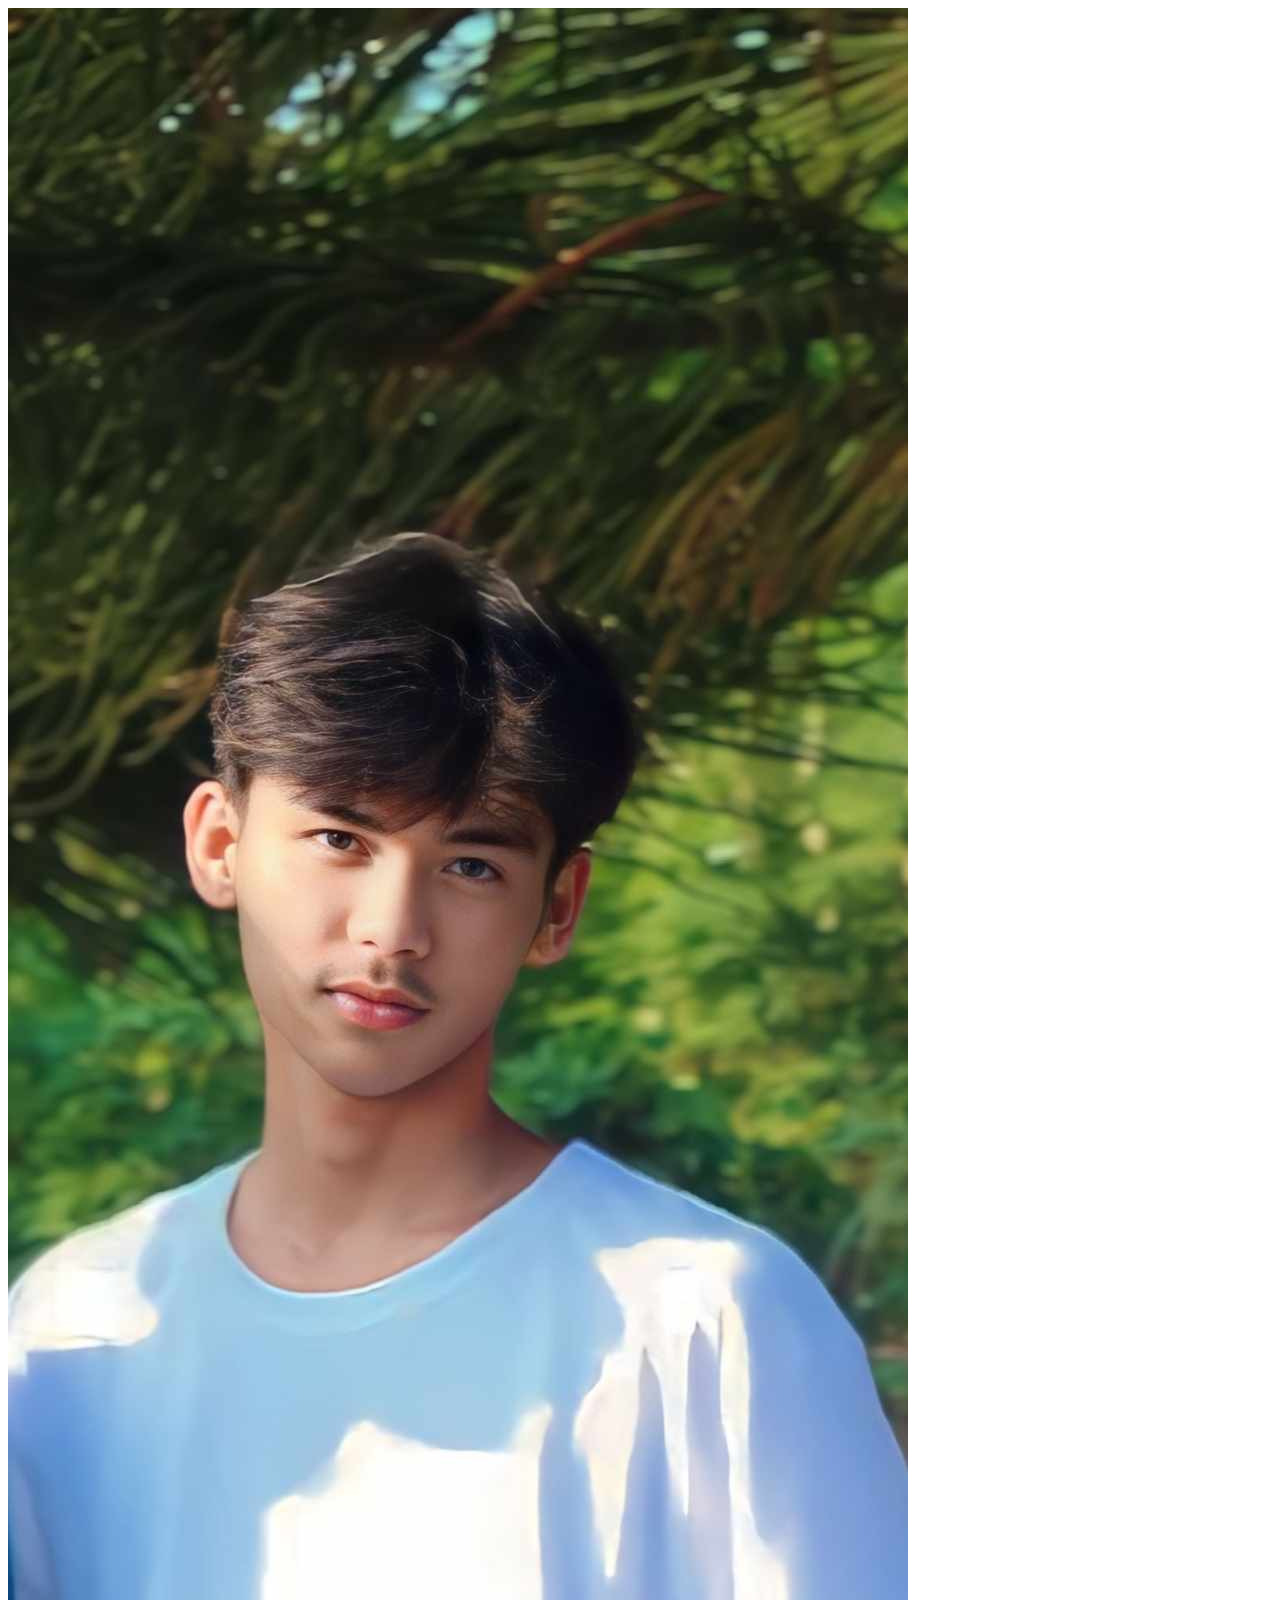
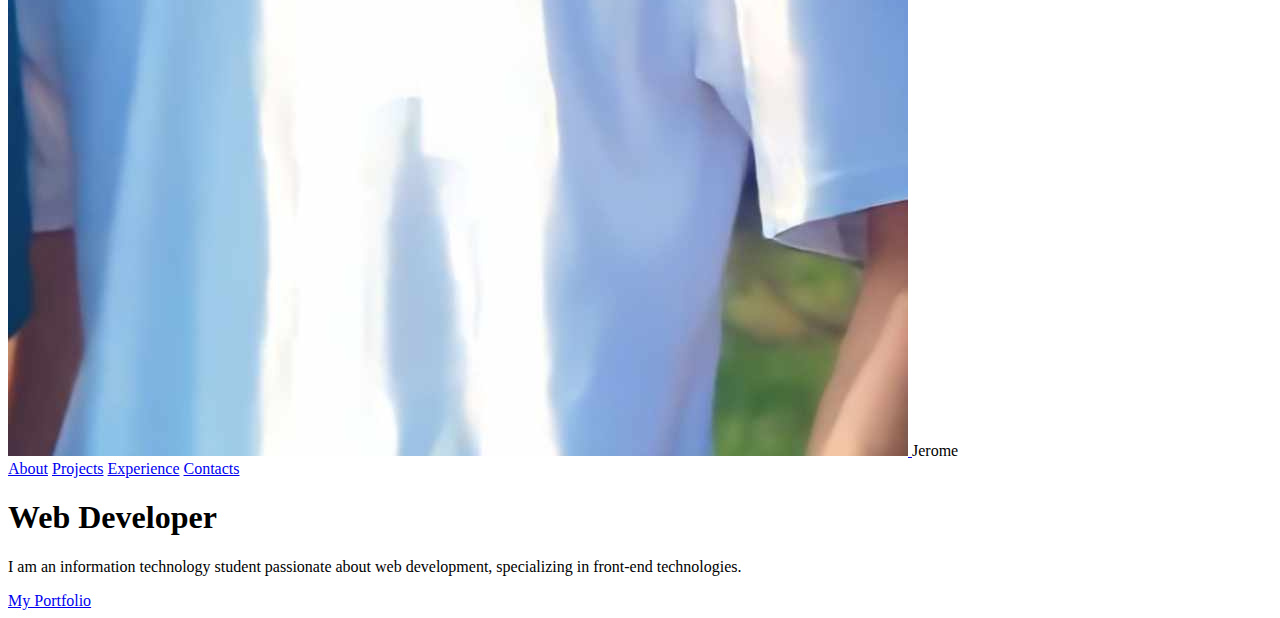
==== index.html @ cc9453ae "Add files via upload" ====
<!doctype html>
<html lang="en">

<head>
    <meta charset="utf-8">
    <meta name="viewport" content="width=device-width, initial-scale=1">
    <title>Jerome - Web Developer</title>
    <link rel="stylesheet" href="style.css">
</head>

<body>
    <header>
        <nav class="container">
            <div class="logo-box">
                <a href="#" aria-label="Owner Picture">
                    <img src="Mypic.jpg" class="logo" alt="Picture of Jerome" />
                </a>
                <span class="logo-text">Jerome</span> 
            </div>
            <div class="parent-link">
                <a href="#" class="social-links">About</a>
                <a href="#" class="social-links">Projects</a>
                <a href="#" class="social-links">Experience</a>
                <a href="#" class="social-links">Contacts</a>
            </div>
        </nav>
        <div class="header-container">
            <div class="hdr-container-inner">
                <h1>Web Developer</h1>
                <p>
                    I am an information technology student passionate about web development, specializing in front-end technologies.
                </p>
                
            </div>
        </div>
    </header>
</body>
<a href="#" class="btn">My Portfolio</a>
</html>
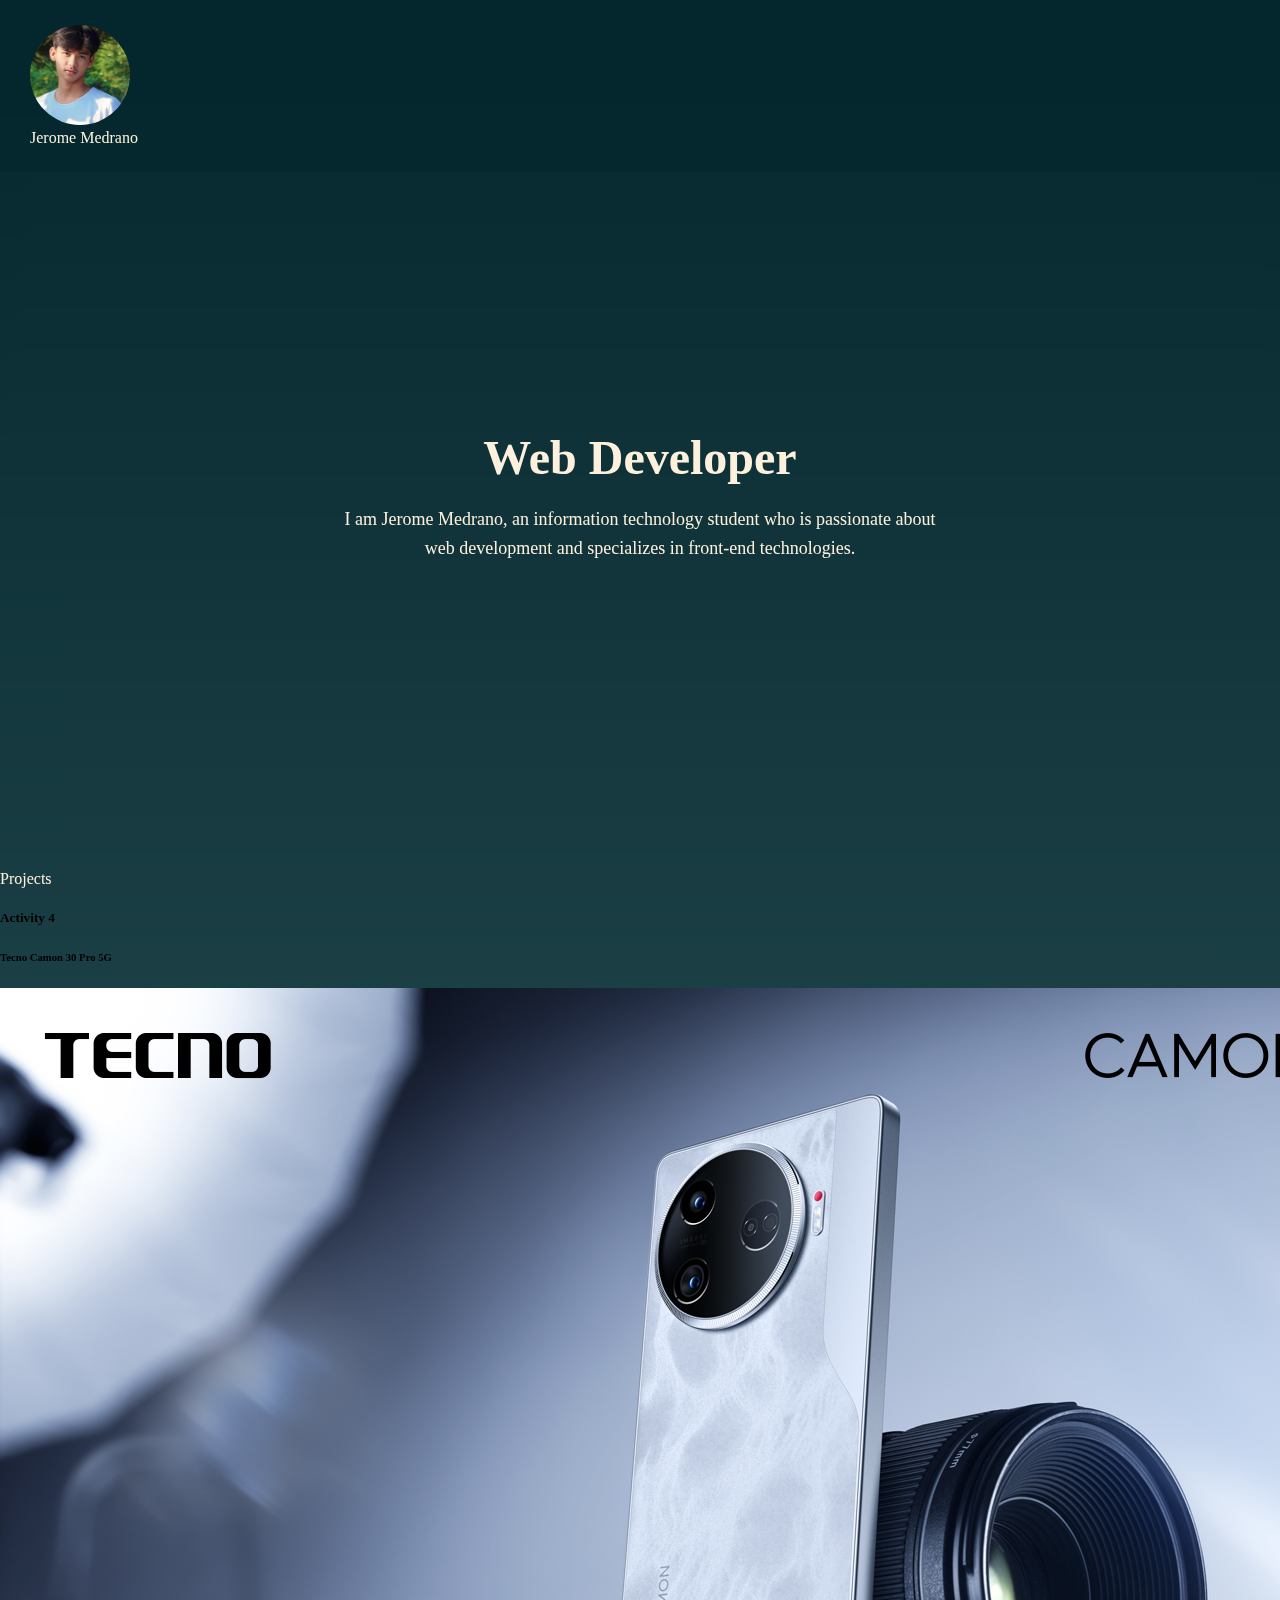
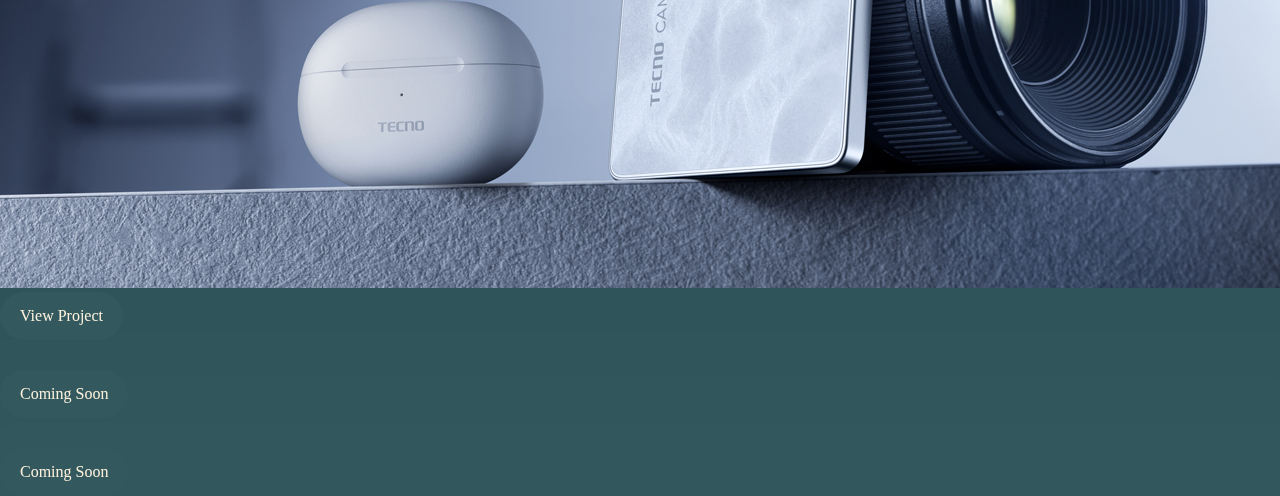
==== commit 46b6c2f8: "Add files via upload" ====
--- a/index.html
+++ b/index.html
@@ -4,36 +4,142 @@
 <head>
     <meta charset="utf-8">
     <meta name="viewport" content="width=device-width, initial-scale=1">
-    <title>Jerome - Web Developer</title>
-    <link rel="stylesheet" href="style.css">
+    <title>Medrano</title>
+    <link href="https://cdn.jsdelivr.net/npm/bootstrap@5.3.5/dist/css/bootstrap.min.css" rel="stylesheet"
+        integrity="sha384-SgOJa3DmI69IUzQ2PVdRZhwQ+dy64/BUtbMJw1MZ8t5HZApcHrRKUc4W0kG879m7" crossorigin="anonymous">
+    <style>
+        body {
+            background: linear-gradient(to bottom, #04272D, #33595E);
+            min-height: 100vh;
+            margin: 0;
+            padding: 0;
+            backdrop-filter: blur(50px);
+            padding-top: 120px;
+        }
+
+        .container-fluid {
+            padding: 25px 30px;
+            position: fixed;
+            width: 100%;
+            top: 0;
+            z-index: 1000;
+            background-color: rgba(4, 39, 45, 0.7);
+        }
+
+        .btn-custom {
+            font-size: 1rem;
+            font-weight: 400;
+            background-color: #33595E;
+            text-decoration: none;
+            color: #fdf1dd;
+            padding: 15px 20px;
+            border-radius: 25px;
+            display: inline-block;
+            transition: background-color 0.3s ease;
+        }
+
+        .btn-custom:hover {
+            background-color: #41787f;
+            color: #fff;
+        }
+
+        .header-container {
+            text-align: center;
+            padding: 5px 10px;
+            display: flex;
+            flex-direction: column;
+            justify-content: center;
+            align-items: center;
+            height: calc(100vh - 160px);
+        }
+
+        .hdr-container-inner {
+            max-width: 600px;
+            margin: 0 auto;
+        }
+
+        h1 {
+            font-size: 3rem;
+            margin-bottom: 20px;
+            color: #fdf1dd;
+        }
+
+        p {
+            font-size: 1.125rem;
+            color: #fdf1dd;
+            line-height: 1.6;
+            margin-bottom: 30px;
+            text-align: center;
+        }
+    </style>
 </head>
 
 <body>
-    <header>
-        <nav class="container">
-            <div class="logo-box">
-                <a href="#" aria-label="Owner Picture">
-                    <img src="Mypic.jpg" class="logo" alt="Picture of Jerome" />
-                </a>
-                <span class="logo-text">Jerome</span> 
-            </div>
-            <div class="parent-link">
-                <a href="#" class="social-links">About</a>
-                <a href="#" class="social-links">Projects</a>
-                <a href="#" class="social-links">Experience</a>
-                <a href="#" class="social-links">Contacts</a>
-            </div>
-        </nav>
-        <div class="header-container">
-            <div class="hdr-container-inner">
-                <h1>Web Developer</h1>
-                <p>
-                    I am an information technology student passionate about web development, specializing in front-end technologies.
-                </p>
-                
+    <div class="container-fluid">
+        <div class="d-flex align-items-center">
+            <img src="Mypic.jpg" alt="My Picture" class="img-fluid"
+                style="width: 100px; height: 100px; object-fit: cover; border-radius: 50%; margin-right: 10px;">
+            <div class="h2 text-start" style="color: #fdf1dd; margin: 0;">Jerome Medrano</div>
+        </div>
+    </div>
+
+    <div class="header-container">
+        <div class="hdr-container-inner">
+            <h1>Web Developer</h1>
+            <p>
+                I am Jerome Medrano, an information technology student who is passionate about web development and
+                specializes in front-end technologies.
+            </p>
+        </div>
+    </div>
+
+    <div class="container">
+        <div class="h1 display" style="color: #fdf1dd">Projects</div>
+
+        <div class="container mt-4">
+            <div class="row justify-content-center">
+
+                <div class="col-sm-12 col-md-6 col-lg-4 mb-3">
+                    <div class="card">
+                        <div class="card-body">
+                            <h5 class="card-title">Activity 4</h5>
+                            <h6 class="card-subtitle mb-2 text-body-secondary">Tecno Camon 30 Pro 5G</h6>
+                            <div class="card my-1">
+                                <img src="Tecno Camon.jpg" class="card-img img-fluid" alt="Tecno Camon 30 Pro 5G">
+                            </div>
+                            <a href="A04/index.html" class="btn-custom">View Project</a>
+                        </div>
+                    </div>
+                </div>
+                <div class="col-sm-12 col-md-6 col-lg-4 mb-3">
+                    <div class="card">
+                        <div class="card-body">
+                            <h5 class="card-title"></h5>
+                            <h6 class="card-subtitle mb-2 text-body-secondary"></h6>
+                            <p class="card-text"></p>
+                            <a href="#" class="btn-custom">Coming Soon</a>
+                        </div>
+                    </div>
+                </div>
+
+                <div class="col-sm-12 col-md-6 col-lg-4 mb-3">
+                    <div class="card">
+                        <div class="card-body">
+                            <h5 class="card-title"></h5>
+                            <h6 class="card-subtitle mb-2 text-body-secondary"></h6>
+                            <p class="card-text"></p>
+                            <a href="#" class="btn-custom">Coming Soon</a>
+                        </div>
+                    </div>
+                </div>
+
             </div>
         </div>
-    </header>
+    </div>
+
+    <script src="https://cdn.jsdelivr.net/npm/bootstrap@5.3.5/dist/js/bootstrap.bundle.min.js"
+        integrity="sha384-k6d4wzSIapyDyv1kpU366/PK5hCdSbCRGRCMv+eplOQJWyd1fbcAu9OCUj5zNLiq"
+        crossorigin="anonymous"></script>
 </body>
-<a href="#" class="btn">My Portfolio</a>
+
 </html>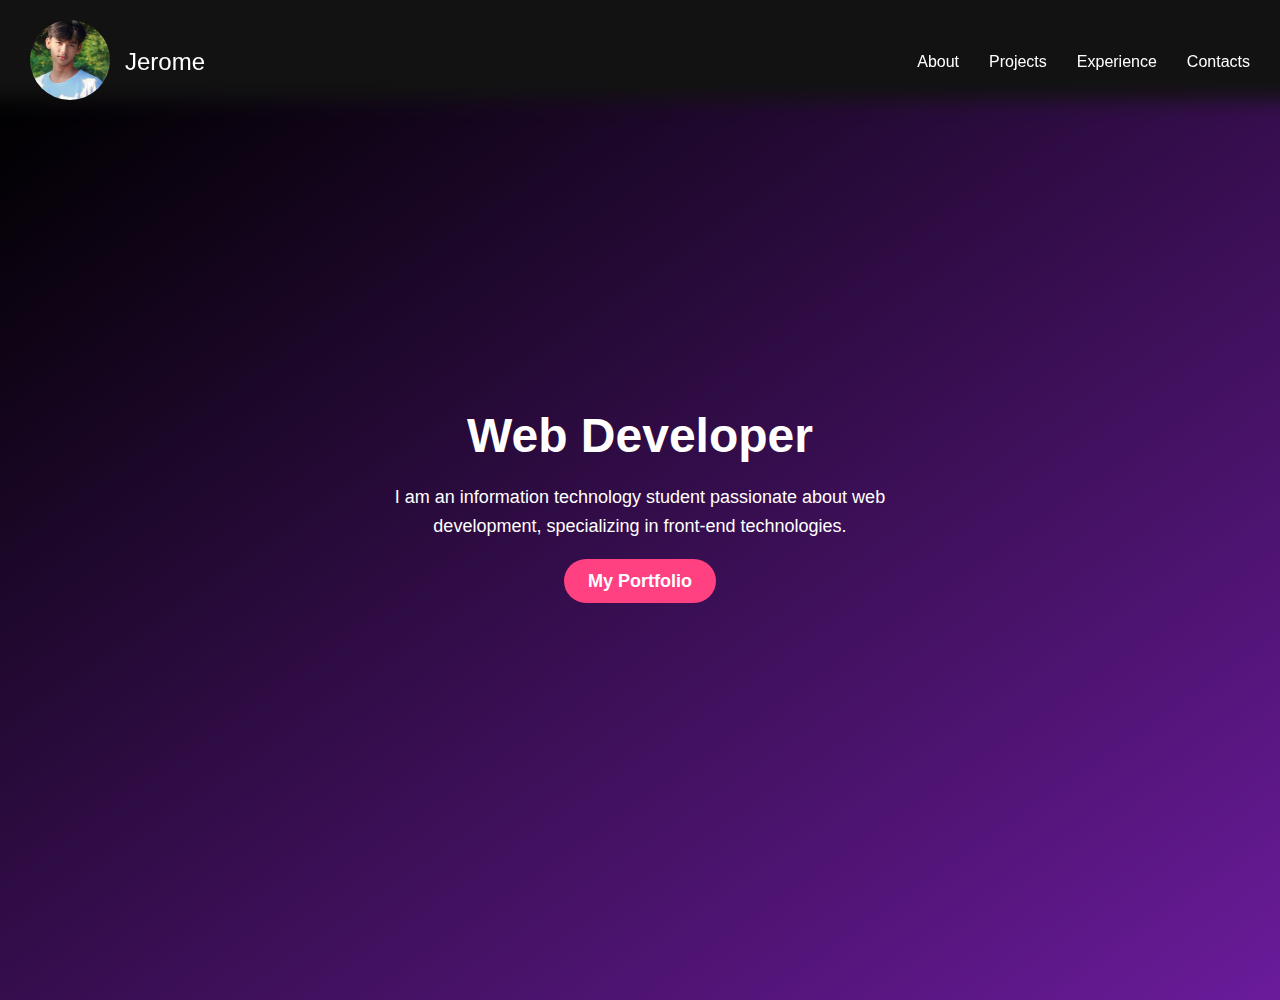
==== commit be794f22: "Add files via upload" ====
--- a/index.html
+++ b/index.html
@@ -4,142 +4,35 @@
 <head>
     <meta charset="utf-8">
     <meta name="viewport" content="width=device-width, initial-scale=1">
-    <title>Medrano</title>
-    <link href="https://cdn.jsdelivr.net/npm/bootstrap@5.3.5/dist/css/bootstrap.min.css" rel="stylesheet"
-        integrity="sha384-SgOJa3DmI69IUzQ2PVdRZhwQ+dy64/BUtbMJw1MZ8t5HZApcHrRKUc4W0kG879m7" crossorigin="anonymous">
-    <style>
-        body {
-            background: linear-gradient(to bottom, #04272D, #33595E);
-            min-height: 100vh;
-            margin: 0;
-            padding: 0;
-            backdrop-filter: blur(50px);
-            padding-top: 120px;
-        }
-
-        .container-fluid {
-            padding: 25px 30px;
-            position: fixed;
-            width: 100%;
-            top: 0;
-            z-index: 1000;
-            background-color: rgba(4, 39, 45, 0.7);
-        }
-
-        .btn-custom {
-            font-size: 1rem;
-            font-weight: 400;
-            background-color: #33595E;
-            text-decoration: none;
-            color: #fdf1dd;
-            padding: 15px 20px;
-            border-radius: 25px;
-            display: inline-block;
-            transition: background-color 0.3s ease;
-        }
-
-        .btn-custom:hover {
-            background-color: #41787f;
-            color: #fff;
-        }
-
-        .header-container {
-            text-align: center;
-            padding: 5px 10px;
-            display: flex;
-            flex-direction: column;
-            justify-content: center;
-            align-items: center;
-            height: calc(100vh - 160px);
-        }
-
-        .hdr-container-inner {
-            max-width: 600px;
-            margin: 0 auto;
-        }
-
-        h1 {
-            font-size: 3rem;
-            margin-bottom: 20px;
-            color: #fdf1dd;
-        }
-
-        p {
-            font-size: 1.125rem;
-            color: #fdf1dd;
-            line-height: 1.6;
-            margin-bottom: 30px;
-            text-align: center;
-        }
-    </style>
+    <title>Jerome - Web Developer</title>
+    <link rel="stylesheet" href="style.css">
 </head>
 
 <body>
-    <div class="container-fluid">
-        <div class="d-flex align-items-center">
-            <img src="Mypic.jpg" alt="My Picture" class="img-fluid"
-                style="width: 100px; height: 100px; object-fit: cover; border-radius: 50%; margin-right: 10px;">
-            <div class="h2 text-start" style="color: #fdf1dd; margin: 0;">Jerome Medrano</div>
-        </div>
-    </div>
-
-    <div class="header-container">
-        <div class="hdr-container-inner">
-            <h1>Web Developer</h1>
-            <p>
-                I am Jerome Medrano, an information technology student who is passionate about web development and
-                specializes in front-end technologies.
-            </p>
-        </div>
-    </div>
-
-    <div class="container">
-        <div class="h1 display" style="color: #fdf1dd">Projects</div>
-
-        <div class="container mt-4">
-            <div class="row justify-content-center">
-
-                <div class="col-sm-12 col-md-6 col-lg-4 mb-3">
-                    <div class="card">
-                        <div class="card-body">
-                            <h5 class="card-title">Activity 4</h5>
-                            <h6 class="card-subtitle mb-2 text-body-secondary">Tecno Camon 30 Pro 5G</h6>
-                            <div class="card my-1">
-                                <img src="Tecno Camon.jpg" class="card-img img-fluid" alt="Tecno Camon 30 Pro 5G">
-                            </div>
-                            <a href="A04/index.html" class="btn-custom">View Project</a>
-                        </div>
-                    </div>
-                </div>
-                <div class="col-sm-12 col-md-6 col-lg-4 mb-3">
-                    <div class="card">
-                        <div class="card-body">
-                            <h5 class="card-title"></h5>
-                            <h6 class="card-subtitle mb-2 text-body-secondary"></h6>
-                            <p class="card-text"></p>
-                            <a href="#" class="btn-custom">Coming Soon</a>
-                        </div>
-                    </div>
-                </div>
-
-                <div class="col-sm-12 col-md-6 col-lg-4 mb-3">
-                    <div class="card">
-                        <div class="card-body">
-                            <h5 class="card-title"></h5>
-                            <h6 class="card-subtitle mb-2 text-body-secondary"></h6>
-                            <p class="card-text"></p>
-                            <a href="#" class="btn-custom">Coming Soon</a>
-                        </div>
-                    </div>
-                </div>
-
+    <header>
+        <nav class="container">
+            <div class="logo-box">
+                <a href="#" aria-label="Owner Picture">
+                    <img src="Mypic.jpg" class="logo" alt="Picture of Jerome" />
+                </a>
+                <span class="logo-text">Jerome</span> 
+            </div>
+            <div class="parent-link">
+                <a href="#" class="social-links">About</a>
+                <a href="#" class="social-links">Projects</a>
+                <a href="#" class="social-links">Experience</a>
+                <a href="#" class="social-links">Contacts</a>
+            </div>
+        </nav>
+        <div class="header-container">
+            <div class="hdr-container-inner">
+                <h1>Web Developer</h1>
+                <p>
+                    I am an information technology student passionate about web development, specializing in front-end technologies.
+                </p>
+                <a href="#" class="btn">My Portfolio</a>
             </div>
         </div>
-    </div>
-
-    <script src="https://cdn.jsdelivr.net/npm/bootstrap@5.3.5/dist/js/bootstrap.bundle.min.js"
-        integrity="sha384-k6d4wzSIapyDyv1kpU366/PK5hCdSbCRGRCMv+eplOQJWyd1fbcAu9OCUj5zNLiq"
-        crossorigin="anonymous"></script>
+    </header>
 </body>
-
 </html>--- a/style.css
+++ b/style.css
@@ -0,0 +1,167 @@
+ * {
+     margin: 0;
+     padding: 0;
+     box-sizing: border-box;
+ }
+
+ body {
+     font-family: "Inter", sans-serif;
+     background-color: #121212;
+     color: #ffffff;
+ }
+
+ header {
+     position: relative;
+     height: 100vh;
+     background: linear-gradient(to bottom right, #000000, #6a1b9a);
+ }
+
+ .container {
+     display: flex;
+     justify-content: space-between;
+     align-items: center;
+     padding: 20px 30px;
+     position: fixed;
+     top: 0;
+     left: 0;
+     right: 0;
+     backdrop-filter: blur(10px);
+     z-index: 1000;
+ }
+
+ .logo-box {
+     display: flex;
+     align-items: center;
+ }
+
+ .logo {
+     width: 80px;
+     height: 80px;
+     border-radius: 50%;
+     object-fit: cover;
+     transition: transform 0.3s;
+ }
+
+ .logo:hover {
+     transform: scale(1.05);
+ }
+
+ .logo-text {
+     margin-left: 15px;
+     font-size: 1.5rem;
+     color: #ffffff;
+     font-weight: 500;
+ }
+
+ .parent-link {
+     display: flex;
+     gap: 30px;
+ }
+
+ .social-links {
+     color: #ffffff;
+     text-decoration: none;
+     font-weight: 500;
+     transition: color 0.3s;
+ }
+
+ .social-links:hover {
+     color: #ff4081;
+ }
+
+ .sm-icon {
+     color: #ffffff;
+     transition: color 0.3s;
+ }
+
+ .sm-icon:hover {
+     color: #ff4081;
+ }
+
+ .header-container {
+     text-align: center;
+     padding: 50px 20px;
+     margin-top: 100px;
+     display: flex;
+     flex-direction: column;
+     justify-content: center;
+     align-items: center;
+     height: calc(100vh - 100px);
+ }
+
+ .hdr-container-inner {
+     max-width: 600px;
+     margin: 0 auto;
+ }
+
+ h1 {
+     font-size: 3rem;
+     margin-bottom: 20px;
+ }
+
+ p {
+     font-size: 1.125rem;
+     line-height: 1.6;
+     margin-bottom: 30px;
+     text-align: center;
+ }
+
+ .btn {
+     font-size: 1.125rem;
+     font-weight: 600;
+     background-color: #ff4081;
+     color: #ffffff;
+     text-decoration: none;
+     padding: 12px 24px;
+     border-radius: 25px;
+     transition: background-color 0.3s, transform 0.3s;
+ }
+
+ .btn:hover {
+     background-color: #e91e63;
+     transform: scale(1.05);
+ }
+
+ @media (max-width: 1200px) {
+     .container {
+         padding: 15px 20px;
+     }
+
+     h1 {
+         font-size: 2.5rem;
+     }
+
+     p {
+         font-size: 1rem;
+     }
+
+     .btn {
+         font-size: 1rem;
+         padding: 10px 20px;
+     }
+ }
+
+ @media (max-width: 768px) {
+     .container {
+         flex-direction: column;
+         align-items: flex-start;
+     }
+
+     .header-container {
+         padding: 20px;
+         margin-top: 80px;
+     }
+
+     h1 {
+         font-size: 2rem;
+     }
+
+     p {
+         font-size: 0.875rem;
+     }
+
+     .btn {
+         font-size: 0.875rem;
+         padding: 8px 16px;
+     }
+ }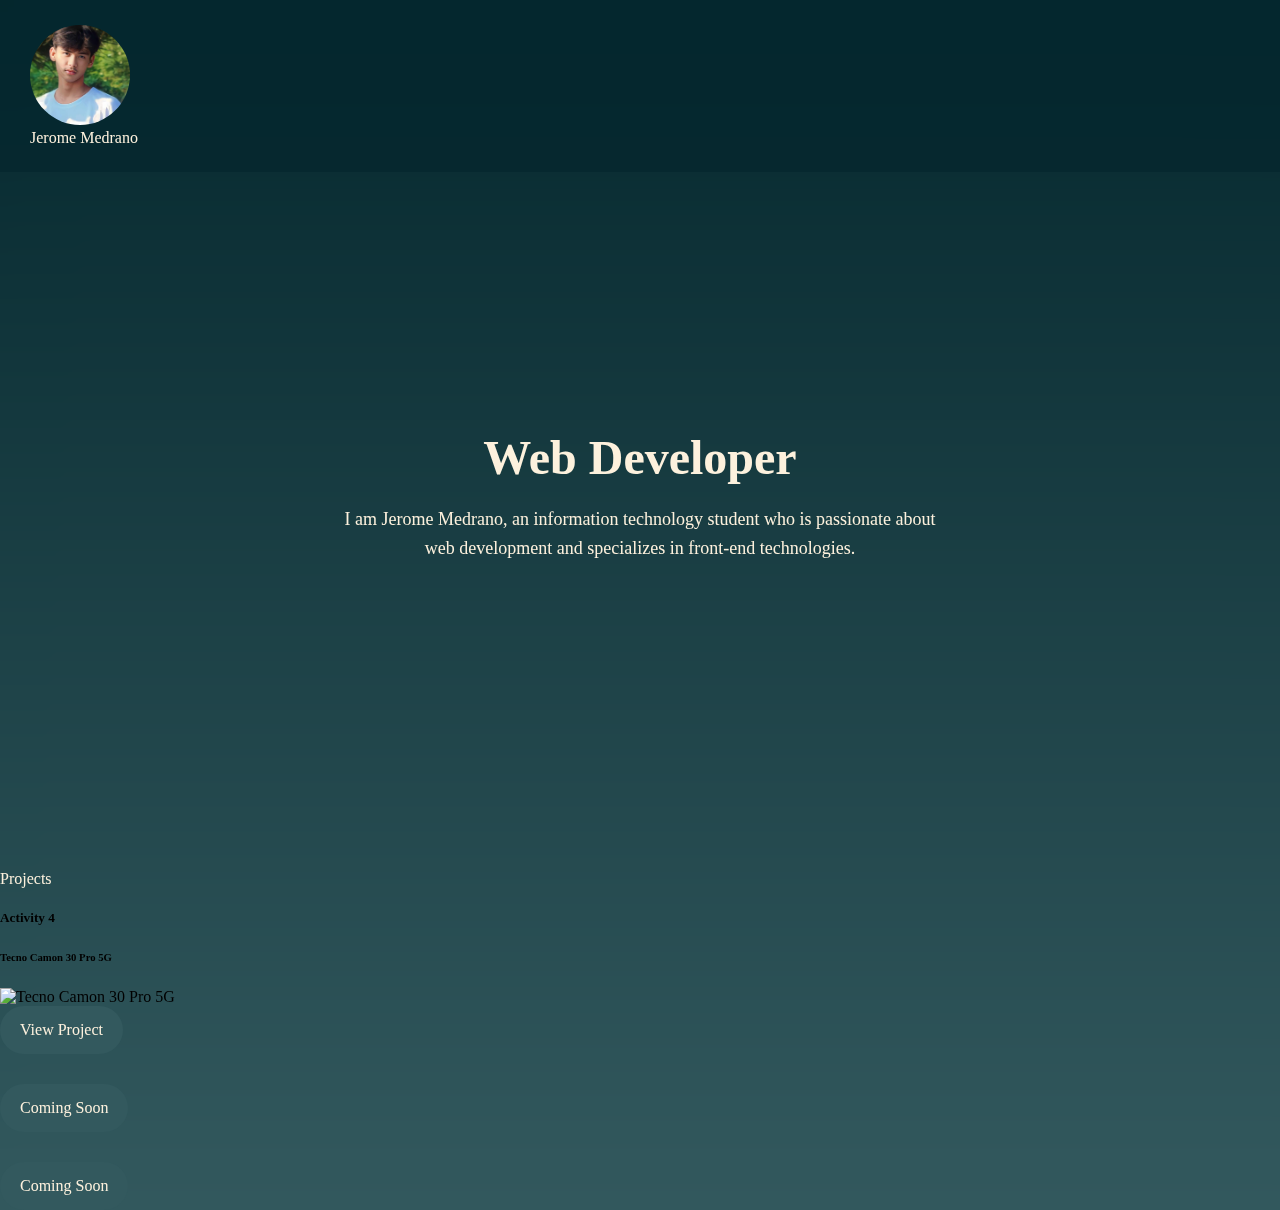
==== commit 87501682: "Add files via upload" ====
--- a/index.html
+++ b/index.html
@@ -4,35 +4,142 @@
 <head>
     <meta charset="utf-8">
     <meta name="viewport" content="width=device-width, initial-scale=1">
-    <title>Jerome - Web Developer</title>
-    <link rel="stylesheet" href="style.css">
+    <title>Medrano</title>
+    <link href="https://cdn.jsdelivr.net/npm/bootstrap@5.3.5/dist/css/bootstrap.min.css" rel="stylesheet"
+        integrity="sha384-SgOJa3DmI69IUzQ2PVdRZhwQ+dy64/BUtbMJw1MZ8t5HZApcHrRKUc4W0kG879m7" crossorigin="anonymous">
+    <style>
+        body {
+            background: linear-gradient(to bottom, #04272D, #33595E);
+            min-height: 100vh;
+            margin: 0;
+            padding: 0;
+            backdrop-filter: blur(50px);
+            padding-top: 120px;
+        }
+
+        .container-fluid {
+            padding: 25px 30px;
+            position: fixed;
+            width: 100%;
+            top: 0;
+            z-index: 1000;
+            background-color: rgba(4, 39, 45, 0.7);
+        }
+
+        .btn-custom {
+            font-size: 1rem;
+            font-weight: 400;
+            background-color: #33595E;
+            text-decoration: none;
+            color: #fdf1dd;
+            padding: 15px 20px;
+            border-radius: 25px;
+            display: inline-block;
+            transition: background-color 0.3s ease;
+        }
+
+        .btn-custom:hover {
+            background-color: #41787f;
+            color: #fff;
+        }
+
+        .header-container {
+            text-align: center;
+            padding: 5px 10px;
+            display: flex;
+            flex-direction: column;
+            justify-content: center;
+            align-items: center;
+            height: calc(100vh - 160px);
+        }
+
+        .hdr-container-inner {
+            max-width: 600px;
+            margin: 0 auto;
+        }
+
+        h1 {
+            font-size: 3rem;
+            margin-bottom: 20px;
+            color: #fdf1dd;
+        }
+
+        p {
+            font-size: 1.125rem;
+            color: #fdf1dd;
+            line-height: 1.6;
+            margin-bottom: 30px;
+            text-align: center;
+        }
+    </style>
 </head>
 
 <body>
-    <header>
-        <nav class="container">
-            <div class="logo-box">
-                <a href="#" aria-label="Owner Picture">
-                    <img src="Mypic.jpg" class="logo" alt="Picture of Jerome" />
-                </a>
-                <span class="logo-text">Jerome</span> 
-            </div>
-            <div class="parent-link">
-                <a href="#" class="social-links">About</a>
-                <a href="#" class="social-links">Projects</a>
-                <a href="#" class="social-links">Experience</a>
-                <a href="#" class="social-links">Contacts</a>
-            </div>
-        </nav>
-        <div class="header-container">
-            <div class="hdr-container-inner">
-                <h1>Web Developer</h1>
-                <p>
-                    I am an information technology student passionate about web development, specializing in front-end technologies.
-                </p>
-                <a href="#" class="btn">My Portfolio</a>
+    <div class="container-fluid">
+        <div class="d-flex align-items-center">
+            <img src="Mypic.jpg" alt="My Picture" class="img-fluid"
+                style="width: 100px; height: 100px; object-fit: cover; border-radius: 50%; margin-right: 10px;">
+            <div class="h2 text-start" style="color: #fdf1dd; margin: 0;">Jerome Medrano</div>
+        </div>
+    </div>
+
+    <div class="header-container">
+        <div class="hdr-container-inner">
+            <h1>Web Developer</h1>
+            <p>
+                I am Jerome Medrano, an information technology student who is passionate about web development and
+                specializes in front-end technologies.
+            </p>
+        </div>
+    </div>
+
+    <div class="container">
+        <div class="h1 display" style="color: #fdf1dd">Projects</div>
+
+        <div class="container mt-4">
+            <div class="row justify-content-center">
+
+                <div class="col-sm-12 col-md-6 col-lg-4 mb-3">
+                    <div class="card">
+                        <div class="card-body">
+                            <h5 class="card-title">Activity 4</h5>
+                            <h6 class="card-subtitle mb-2 text-body-secondary">Tecno Camon 30 Pro 5G</h6>
+                            <div class="card my-1">
+                                <img src="Tecno Camon.jpg" class="card-img img-fluid" alt="Tecno Camon 30 Pro 5G">
+                            </div>
+                            <a href="A04/index.html" class="btn-custom">View Project</a>
+                        </div>
+                    </div>
+                </div>
+                <div class="col-sm-12 col-md-6 col-lg-4 mb-3">
+                    <div class="card">
+                        <div class="card-body">
+                            <h5 class="card-title"></h5>
+                            <h6 class="card-subtitle mb-2 text-body-secondary"></h6>
+                            <p class="card-text"></p>
+                            <a href="#" class="btn-custom">Coming Soon</a>
+                        </div>
+                    </div>
+                </div>
+
+                <div class="col-sm-12 col-md-6 col-lg-4 mb-3">
+                    <div class="card">
+                        <div class="card-body">
+                            <h5 class="card-title"></h5>
+                            <h6 class="card-subtitle mb-2 text-body-secondary"></h6>
+                            <p class="card-text"></p>
+                            <a href="#" class="btn-custom">Coming Soon</a>
+                        </div>
+                    </div>
+                </div>
+
             </div>
         </div>
-    </header>
+    </div>
+
+    <script src="https://cdn.jsdelivr.net/npm/bootstrap@5.3.5/dist/js/bootstrap.bundle.min.js"
+        integrity="sha384-k6d4wzSIapyDyv1kpU366/PK5hCdSbCRGRCMv+eplOQJWyd1fbcAu9OCUj5zNLiq"
+        crossorigin="anonymous"></script>
 </body>
+
 </html>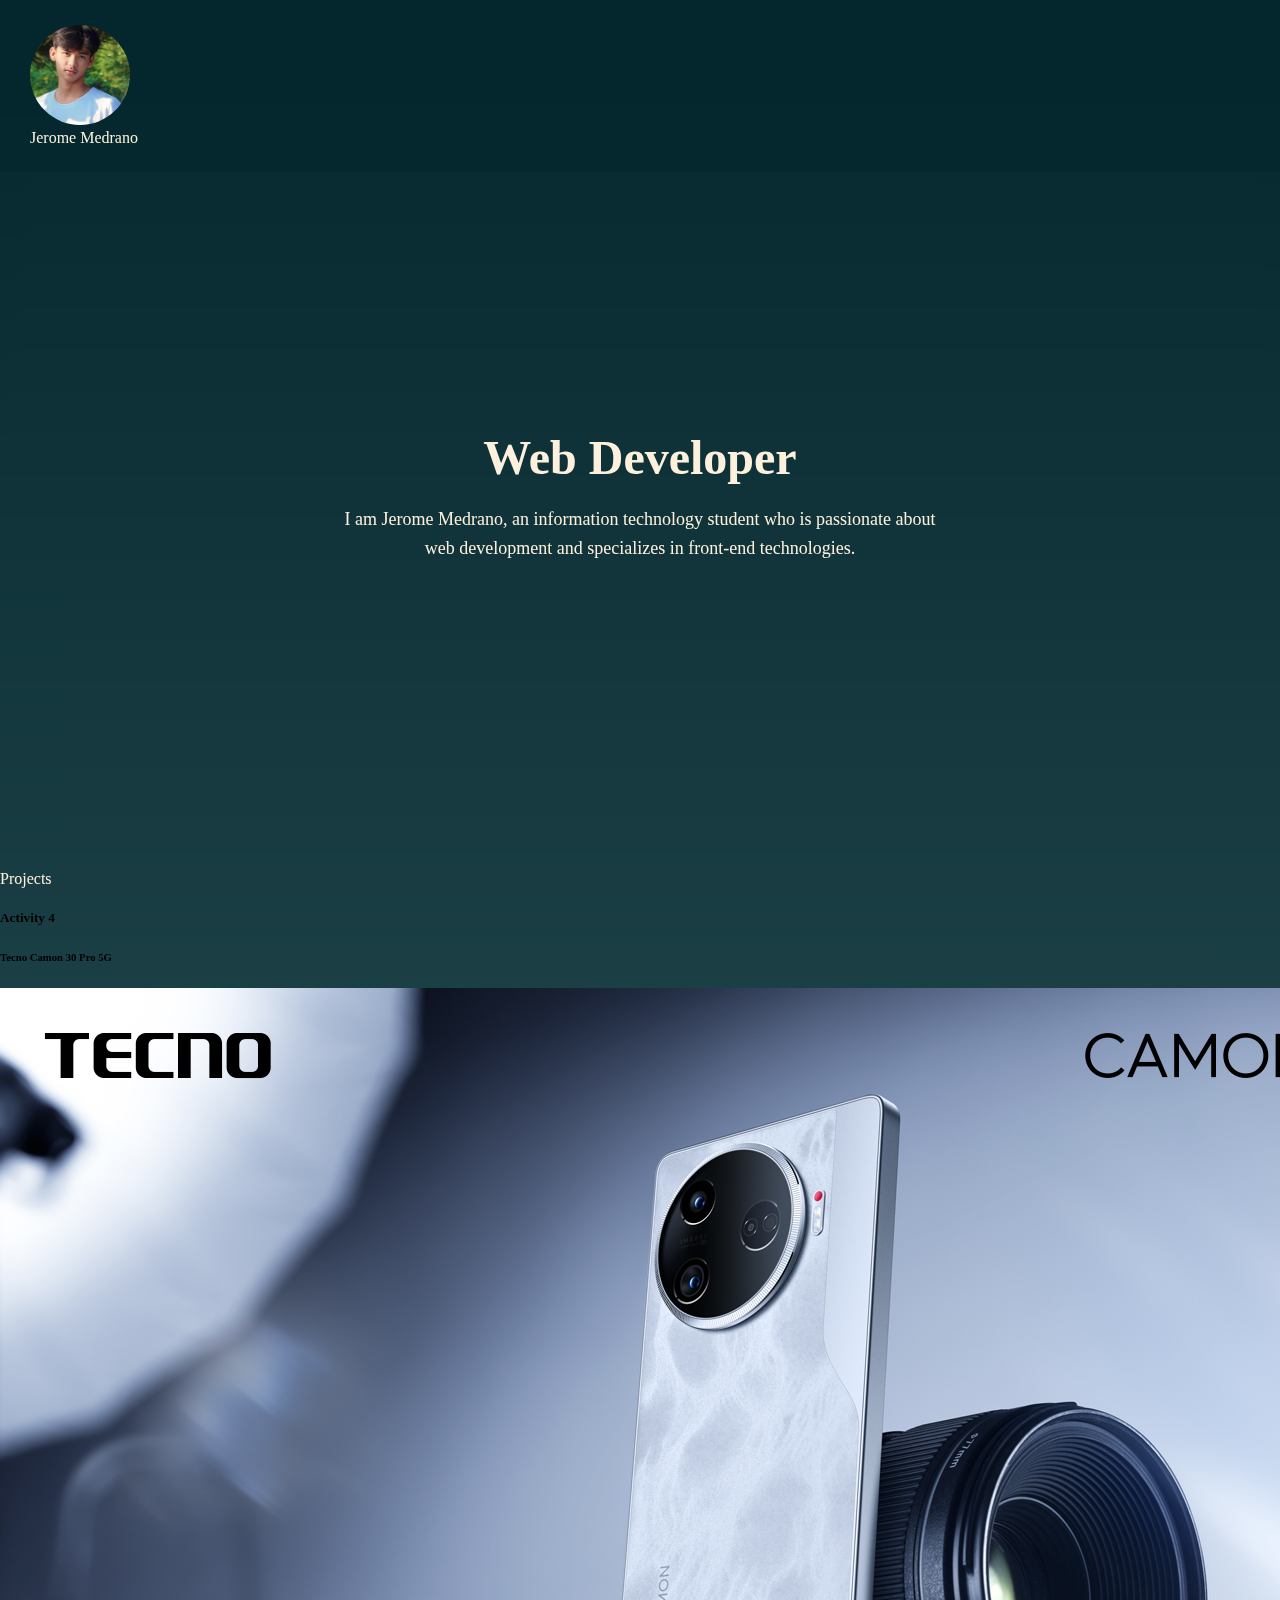
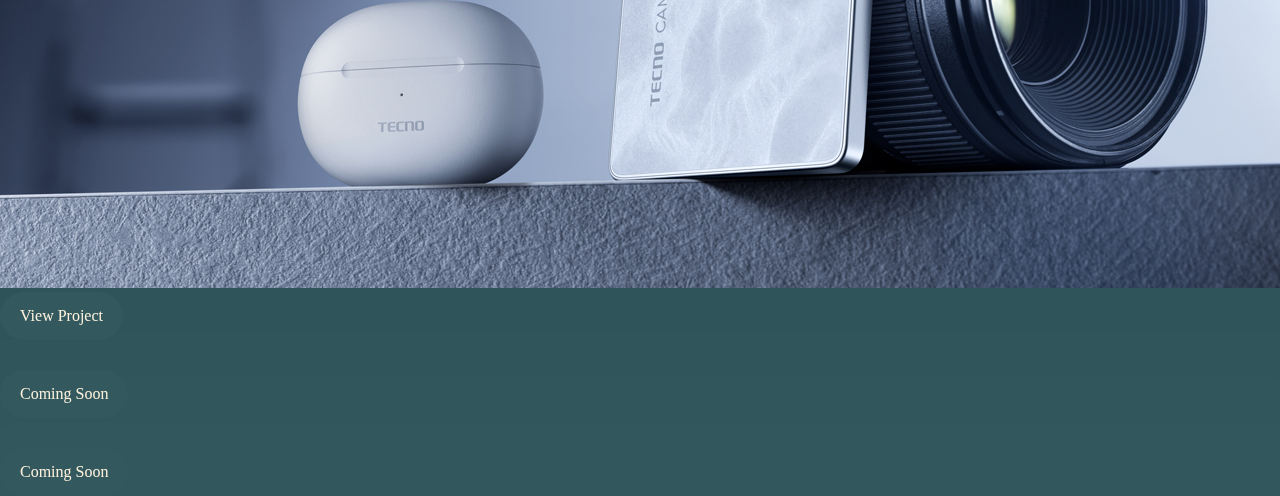
==== commit 74c2ccfd: "Add files via upload" ====
--- a/index.html
+++ b/index.html
@@ -77,7 +77,7 @@
 <body>
     <div class="container-fluid">
         <div class="d-flex align-items-center">
-            <img src="Mypic.jpg" alt="My Picture" class="img-fluid"
+            <img src="img/Mypic.jpg" alt="My Picture" class="img-fluid"
                 style="width: 100px; height: 100px; object-fit: cover; border-radius: 50%; margin-right: 10px;">
             <div class="h2 text-start" style="color: #fdf1dd; margin: 0;">Jerome Medrano</div>
         </div>
@@ -105,7 +105,7 @@
                             <h5 class="card-title">Activity 4</h5>
                             <h6 class="card-subtitle mb-2 text-body-secondary">Tecno Camon 30 Pro 5G</h6>
                             <div class="card my-1">
-                                <img src="Tecno Camon.jpg" class="card-img img-fluid" alt="Tecno Camon 30 Pro 5G">
+                                <img src="img/Tecno Camon.jpg" class="card-img img-fluid" alt="Tecno Camon 30 Pro 5G">
                             </div>
                             <a href="A04/index.html" class="btn-custom">View Project</a>
                         </div>
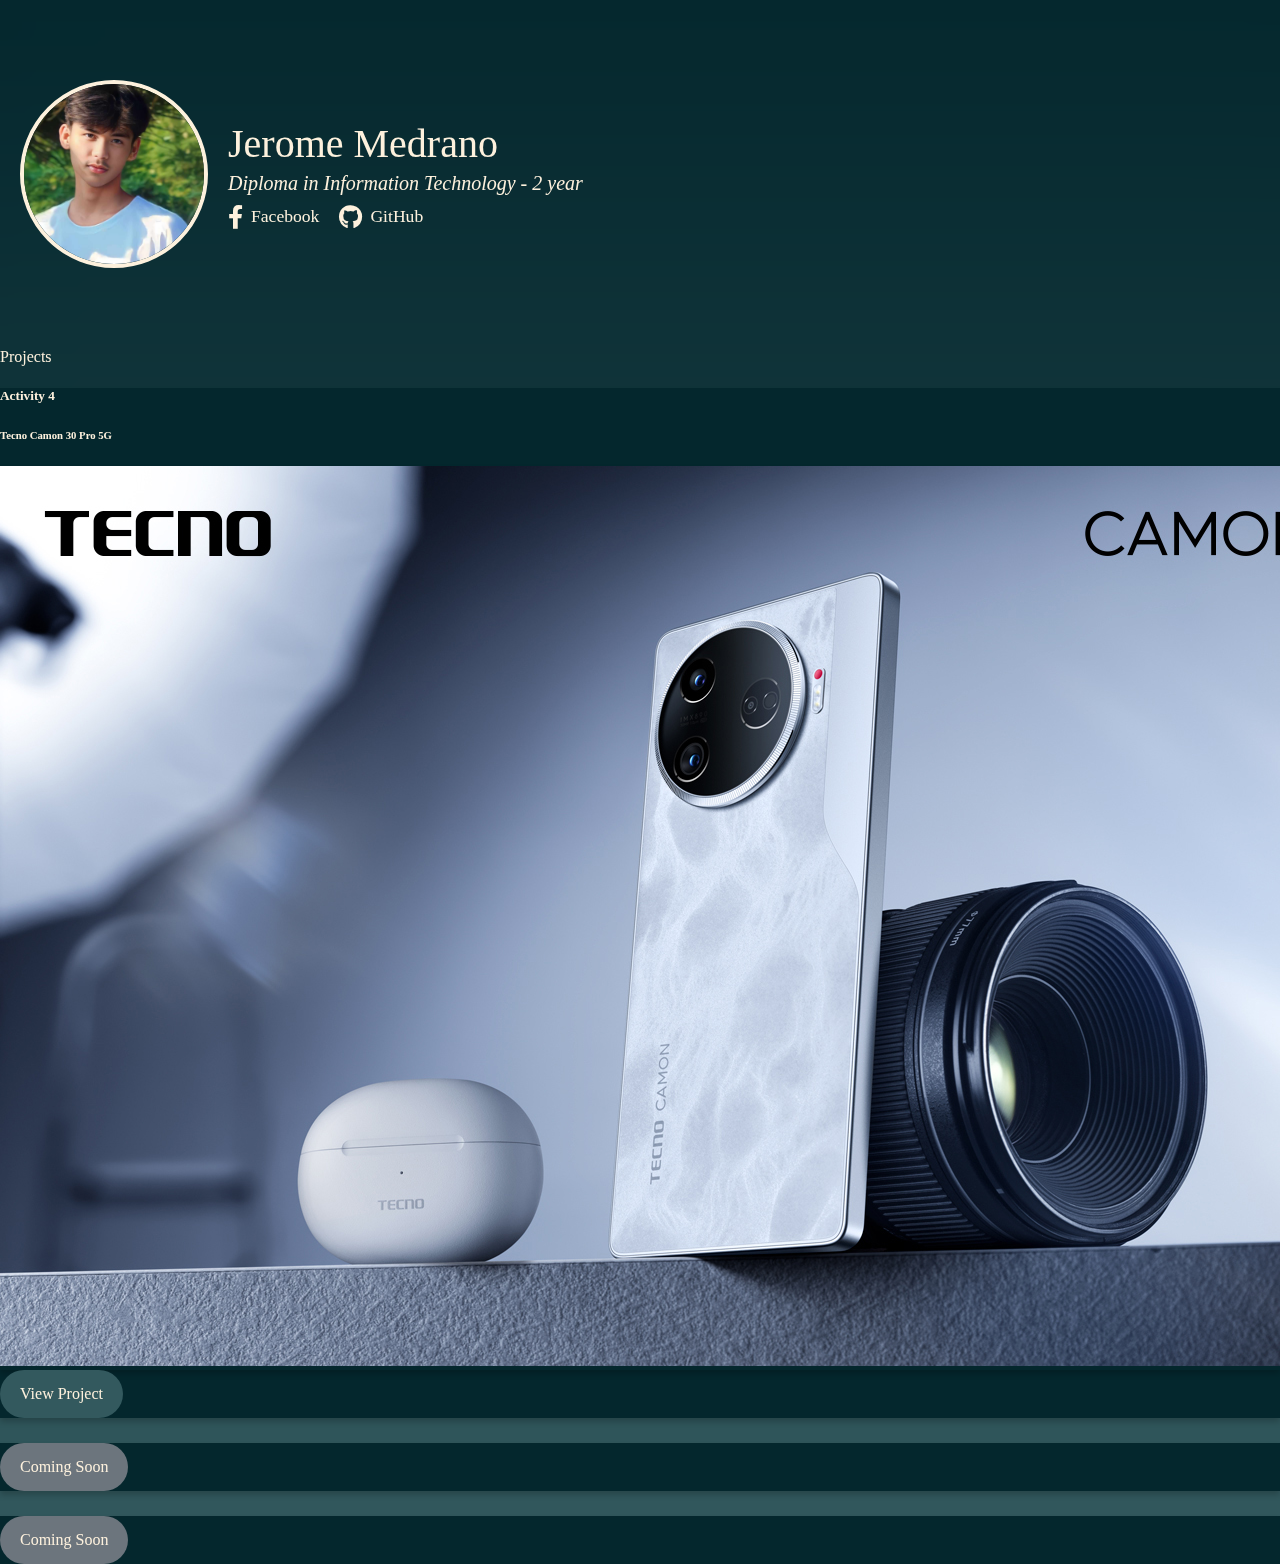
==== commit 75d062e7: "Add files via upload" ====
--- a/index.html
+++ b/index.html
@@ -4,9 +4,11 @@
 <head>
     <meta charset="utf-8">
     <meta name="viewport" content="width=device-width, initial-scale=1">
-    <title>Medrano</title>
+    <title>Jerome Medrano</title>
     <link href="https://cdn.jsdelivr.net/npm/bootstrap@5.3.5/dist/css/bootstrap.min.css" rel="stylesheet"
         integrity="sha384-SgOJa3DmI69IUzQ2PVdRZhwQ+dy64/BUtbMJw1MZ8t5HZApcHrRKUc4W0kG879m7" crossorigin="anonymous">
+    <link href="https://cdnjs.cloudflare.com/ajax/libs/font-awesome/6.0.0-beta3/css/all.min.css" rel="stylesheet">
+
     <style>
         body {
             background: linear-gradient(to bottom, #04272D, #33595E);
@@ -14,16 +16,7 @@
             margin: 0;
             padding: 0;
             backdrop-filter: blur(50px);
-            padding-top: 120px;
-        }
-
-        .container-fluid {
-            padding: 25px 30px;
-            position: fixed;
-            width: 100%;
-            top: 0;
-            z-index: 1000;
-            background-color: rgba(4, 39, 45, 0.7);
+            padding-top: 80px;
         }
 
         .btn-custom {
@@ -43,62 +36,128 @@
             color: #fff;
         }
 
-        .header-container {
-            text-align: center;
-            padding: 5px 10px;
+        .btn-disabled {
+            background-color: #6c757d;
+            color: #fdf1dd;
+            cursor: not-allowed;
+        }
+
+        .btn-disabled:hover {
+            background-color: #6c757d;
+            color: #fdf1dd;
+        }
+
+        .profile-header {
+            display: flex;
+            align-items: center;
+            justify-content: flex-start;
+            margin-left: 20px;
+            margin-bottom: 20px;
+        }
+
+        .profile-header img {
+            width: 180px;
+            height: 180px;
+            object-fit: cover;
+            border-radius: 50%;
+            margin-right: 20px;
+            border: 4px solid #fdf1dd;
+            transition: transform 0.3s ease, box-shadow 0.3s ease;
+        }
+
+        .profile-header img:hover {
+            transform: scale(1.1);
+            box-shadow: 0 8px 15px rgba(0, 0, 0, 0.3);
+        }
+
+        .profile-header .info {
             display: flex;
             flex-direction: column;
             justify-content: center;
+        }
+
+        .profile-header .name {
+            font-size: 2.5rem;
+            color: #fdf1dd;
+        }
+
+        .profile-header .subtitle {
+            font-size: 1.25rem;
+            color: #fdf1dd;
+            margin-top: 5px;
+            font-style: italic;
+        }
+
+        .links {
+            display: flex;
+            flex-direction: row;
+            margin-top: 10px;
+        }
+
+        .links a {
+            color: #fdf1dd;
+            text-decoration: none;
+            margin-right: 20px;
+            font-size: 1.1rem;
+            display: flex;
             align-items: center;
-            height: calc(100vh - 160px);
-        }
-
-        .hdr-container-inner {
-            max-width: 600px;
-            margin: 0 auto;
-        }
-
-        h1 {
-            font-size: 3rem;
-            margin-bottom: 20px;
-            color: #fdf1dd;
-        }
-
-        p {
-            font-size: 1.125rem;
-            color: #fdf1dd;
-            line-height: 1.6;
-            margin-bottom: 30px;
-            text-align: center;
+            transition: color 0.3s ease;
+        }
+
+        .links a:hover {
+            color: #41787f;
+        }
+
+        .links a i {
+            margin-right: 8px;
+            font-size: 1.5rem;
+        }
+
+        .projects-container {
+            margin-top: 80px;
+        }
+
+        .card {
+            background-color: #04272D;
+            border: none;
+            box-shadow: 0 4px 6px rgba(0, 0, 0, 0.2);
+            transition: transform 0.3s ease, box-shadow 0.3s ease;
+        }
+
+        .card:hover {
+            transform: translateY(-10px);
+            box-shadow: 0 10px 20px rgba(0, 0, 0, 0.3);
+        }
+
+        .card-body {
+            color: #fdf1dd;
         }
     </style>
 </head>
 
 <body>
-    <div class="container-fluid">
-        <div class="d-flex align-items-center">
-            <img src="img/Mypic.jpg" alt="My Picture" class="img-fluid"
-                style="width: 100px; height: 100px; object-fit: cover; border-radius: 50%; margin-right: 10px;">
-            <div class="h2 text-start" style="color: #fdf1dd; margin: 0;">Jerome Medrano</div>
+
+    <div class="profile-header">
+        <img src="img/Mypic.jpg" alt="My Picture" class="img-fluid">
+        <div class="info">
+            <div class="name">Jerome Medrano</div>
+            <div class="subtitle"><em>Diploma in Information Technology - 2 year</em></div>
+            <div class="links">
+                <a href="https://www.facebook.com/share/1Di6h98sZe/" target="_blank">
+                    <i class="fab fa-facebook-f"></i> Facebook
+                </a>
+                <a href="https://github.com/Jerome1405/Jerome1405.github.io.git" target="_blank">
+                    <i class="fab fa-github"></i> GitHub
+                </a>
+            </div>
         </div>
     </div>
 
-    <div class="header-container">
-        <div class="hdr-container-inner">
-            <h1>Web Developer</h1>
-            <p>
-                I am Jerome Medrano, an information technology student who is passionate about web development and
-                specializes in front-end technologies.
-            </p>
-        </div>
-    </div>
-
-    <div class="container">
+    <div class="container projects-container">
         <div class="h1 display" style="color: #fdf1dd">Projects</div>
 
         <div class="container mt-4">
             <div class="row justify-content-center">
-
                 <div class="col-sm-12 col-md-6 col-lg-4 mb-3">
                     <div class="card">
                         <div class="card-body">
@@ -111,13 +170,14 @@
                         </div>
                     </div>
                 </div>
+
                 <div class="col-sm-12 col-md-6 col-lg-4 mb-3">
                     <div class="card">
                         <div class="card-body">
                             <h5 class="card-title"></h5>
                             <h6 class="card-subtitle mb-2 text-body-secondary"></h6>
                             <p class="card-text"></p>
-                            <a href="#" class="btn-custom">Coming Soon</a>
+                            <a href="#" class="btn-custom btn-disabled" disabled>Coming Soon</a>
                         </div>
                     </div>
                 </div>
@@ -128,7 +188,7 @@
                             <h5 class="card-title"></h5>
                             <h6 class="card-subtitle mb-2 text-body-secondary"></h6>
                             <p class="card-text"></p>
-                            <a href="#" class="btn-custom">Coming Soon</a>
+                            <a href="#" class="btn-custom btn-disabled" disabled>Coming Soon</a>
                         </div>
                     </div>
                 </div>
@@ -142,4 +202,4 @@
         crossorigin="anonymous"></script>
 </body>
 
-</html>+</html>
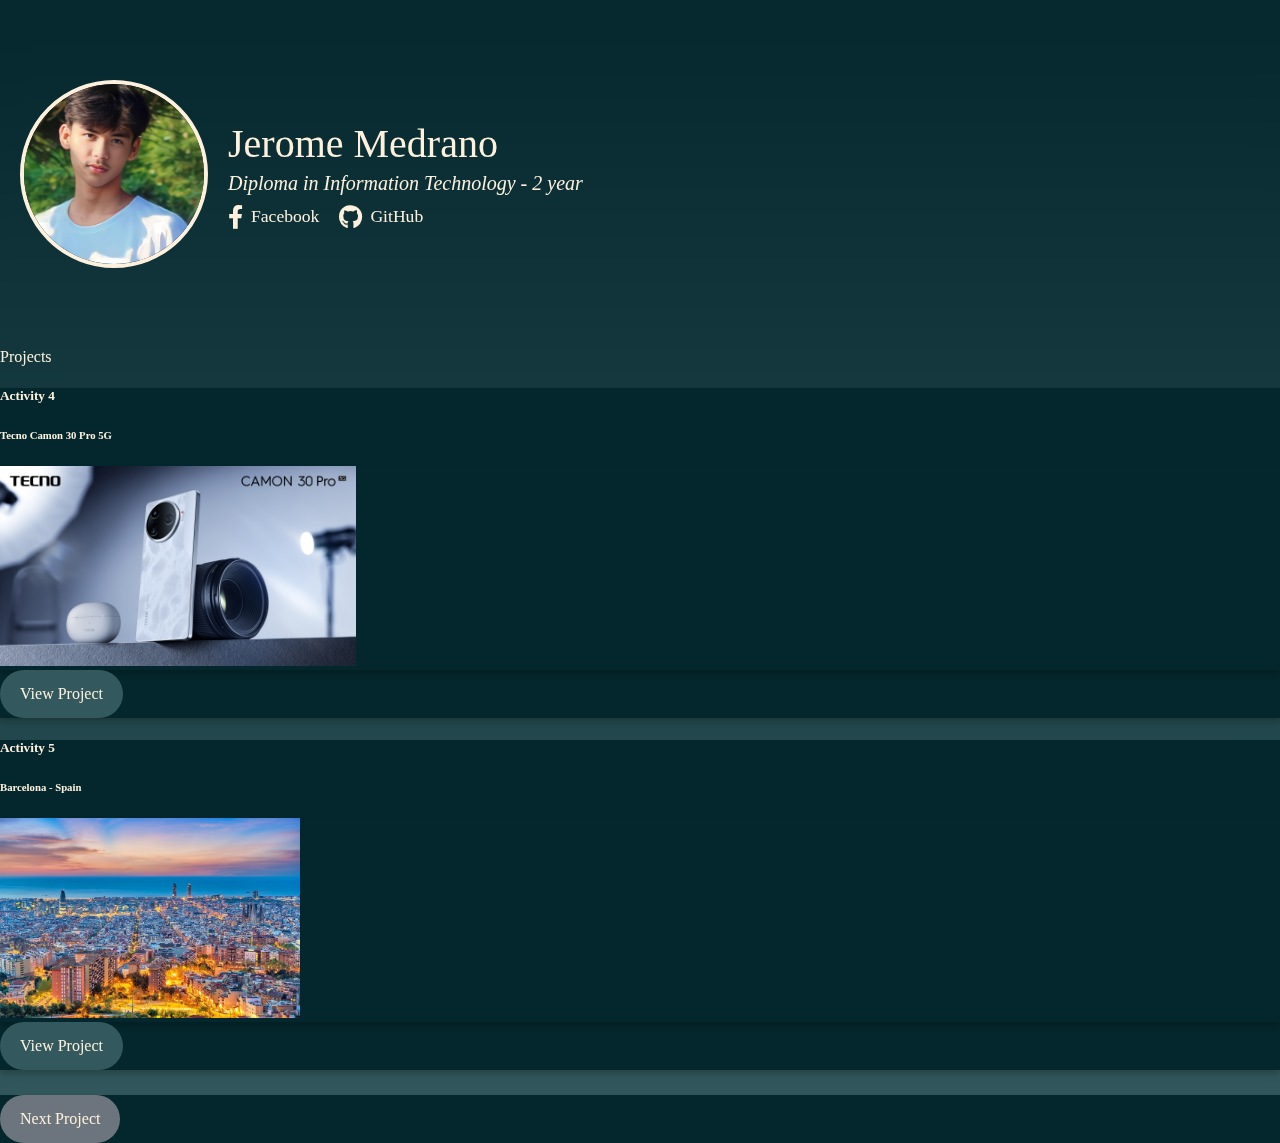
==== commit 2342596b: "Add files via upload" ====
--- a/index.html
+++ b/index.html
@@ -131,6 +131,17 @@
 
         .card-body {
             color: #fdf1dd;
+        }
+
+        .card-img {
+            height: 200px;
+            /* set the height you want */
+            object-fit: cover;
+            /* keeps the image nicely cropped without stretching */
+        }
+
+        .text-body-secondary {
+            color: #fdf1dd !important;
         }
     </style>
 </head>
@@ -158,37 +169,48 @@
 
         <div class="container mt-4">
             <div class="row justify-content-center">
-                <div class="col-sm-12 col-md-6 col-lg-4 mb-3">
-                    <div class="card">
-                        <div class="card-body">
+
+                <div class="col-sm-12 col-md-6 col-lg-4 mb-3 h-100">
+                    <div class="card h-100">
+                        <div class="card-body d-flex flex-column">
                             <h5 class="card-title">Activity 4</h5>
                             <h6 class="card-subtitle mb-2 text-body-secondary">Tecno Camon 30 Pro 5G</h6>
                             <div class="card my-1">
                                 <img src="img/Tecno Camon.jpg" class="card-img img-fluid" alt="Tecno Camon 30 Pro 5G">
                             </div>
-                            <a href="A04/index.html" class="btn-custom">View Project</a>
+
+                            <div class="mt-auto">
+                                <a href="A04/index.html" class="btn-custom">View Project</a>
+                            </div>
                         </div>
                     </div>
                 </div>
 
-                <div class="col-sm-12 col-md-6 col-lg-4 mb-3">
-                    <div class="card">
-                        <div class="card-body">
-                            <h5 class="card-title"></h5>
-                            <h6 class="card-subtitle mb-2 text-body-secondary"></h6>
-                            <p class="card-text"></p>
-                            <a href="#" class="btn-custom btn-disabled" disabled>Coming Soon</a>
+                <div class="col-sm-12 col-md-6 col-lg-4 mb-3 h-100">
+                    <div class="card h-100">
+                        <div class="card-body d-flex flex-column">
+                            <h5 class="card-title">Activity 5</h5>
+                            <h6 class="card-subtitle mb-2 text-body-secondary">Barcelona - Spain</h6>
+
+                            <div class="card my-1">
+                                <img src="A05/img/barcelona1.jpg" class="card-img img-fluid" alt="Barcelona1">
+                            </div>
+
+                            <div class="mt-auto">
+                                <a href="A05/index.html" class="btn-custom">View Project</a>
+                            </div>
                         </div>
                     </div>
                 </div>
 
-                <div class="col-sm-12 col-md-6 col-lg-4 mb-3">
-                    <div class="card">
-                        <div class="card-body">
+                <div class="col-sm-12 col-md-6 col-lg-4 mb-3 h-100">
+                    <div class="card h-100">
+                        <div class="card-body d-flex flex-column">
                             <h5 class="card-title"></h5>
                             <h6 class="card-subtitle mb-2 text-body-secondary"></h6>
-                            <p class="card-text"></p>
-                            <a href="#" class="btn-custom btn-disabled" disabled>Coming Soon</a>
+                            <div class="mt-auto">
+                                <a href="#" class="btn-custom btn-disabled" disabled>Next Project</a>
+                            </div>
                         </div>
                     </div>
                 </div>
@@ -202,4 +224,4 @@
         crossorigin="anonymous"></script>
 </body>
 
-</html>
+</html>